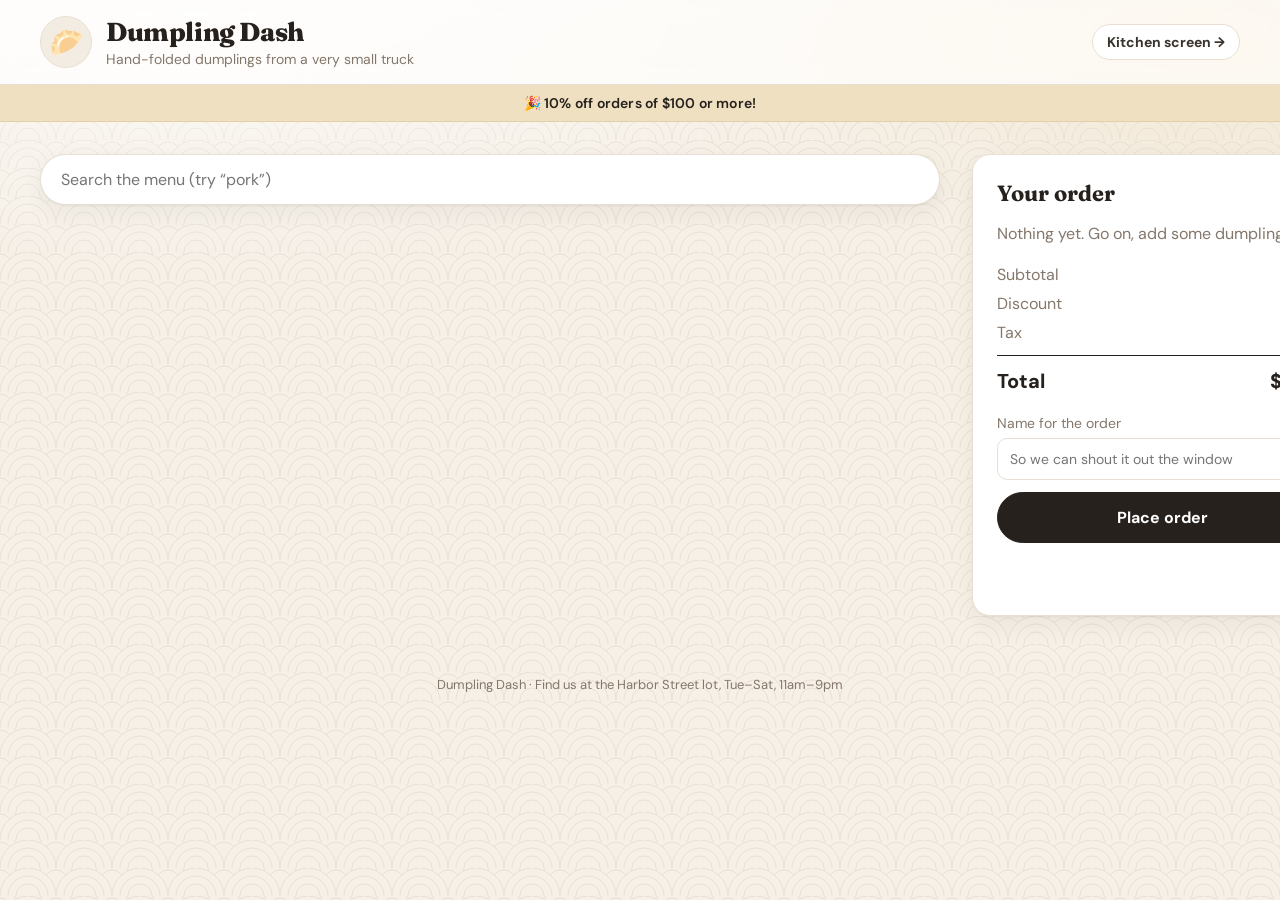
==== public/index.html @ 12bd1882 "first version of the ordering site Co-Authored-By: Claude Opus 5.5 <noreply@anthropic.com> Claude-Se" ====
<!doctype html>
<html lang="en">
<head>
  <meta charset="utf-8">
  <meta name="viewport" content="width=device-width, initial-scale=1">
  <title>Dumpling Dash · Order online</title>
  <link rel="preconnect" href="https://fonts.googleapis.com">
  <link href="https://fonts.googleapis.com/css2?family=Fraunces:opsz,wght@9..144,600;9..144,800&family=DM+Sans:wght@400;500;700&display=swap" rel="stylesheet">
  <link rel="stylesheet" href="styles.css">
</head>
<body>
  <header class="site-header">
    <div class="brand">
      <span class="logo" aria-hidden="true">🥟</span>
      <div>
        <h1>Dumpling Dash</h1>
        <p class="tagline">Hand-folded dumplings from a very small truck</p>
      </div>
    </div>
    <a href="kitchen.html" class="staff-link">Kitchen screen →</a>
  </header>

  <div class="promo">🎉 10% off orders of $100 or more!</div>

  <main class="layout">
    <section>
      <div class="toolbar">
        <input id="search" type="search" placeholder="Search the menu (try “pork”)" aria-label="Search the menu">
      </div>
      <div id="menu" class="menu-grid"></div>
    </section>

    <aside class="cart">
      <h2>Your order</h2>
      <ul id="cart-lines" class="cart-lines"></ul>
      <p id="cart-empty" class="muted">Nothing yet. Go on, add some dumplings.</p>

      <dl class="totals">
        <div><dt>Subtotal</dt><dd id="subtotal">$0.00</dd></div>
        <div class="discount-row"><dt>Discount</dt><dd id="discount">$0.00</dd></div>
        <div><dt>Tax</dt><dd id="tax">$0.00</dd></div>
        <div class="grand"><dt>Total</dt><dd id="total">$0.00</dd></div>
      </dl>

      <label class="field">
        Name for the order
        <input id="customer" type="text" placeholder="So we can shout it out the window">
      </label>
      <button id="checkout" class="btn primary">Place order</button>
      <p id="error" class="error" role="alert"></p>
    </aside>
  </main>

  <footer class="site-footer">Dumpling Dash · Find us at the Harbor Street lot, Tue–Sat, 11am–9pm</footer>

  <script src="app.js"></script>
</body>
</html>
---- public/styles.css ----
/* Dumpling Dash styles. Designed on my 27" monitor. Looks great. -J */

:root {
  --cream: #f6f0e7;
  --paper: #ffffff;
  --ink: #26211d;
  --ink-soft: #3a332d;
  --muted: #84776b;
  --line: #e8dfd2;
  --wash: #f3ece2;
  --accent: #b5543a;      /* terracotta, used sparingly */
  --gold: #efe0c2;
  --jade: #2f6b57;
  --shadow: 0 1px 2px rgba(38, 33, 29, 0.05), 0 8px 24px rgba(38, 33, 29, 0.06);
  --radius: 18px;
}

* { box-sizing: border-box; }

body {
  margin: 0;
  font-family: "DM Sans", system-ui, sans-serif;
  color: var(--ink);
  background-color: var(--cream);
  /* Wallpaper: a faint wave pattern under a soft warm glow */
  background-image:
    radial-gradient(1200px 600px at 15% -10%, rgba(255, 255, 255, 0.85), transparent 60%),
    radial-gradient(900px 500px at 100% 0%, rgba(239, 224, 194, 0.55), transparent 60%),
    url("data:image/svg+xml,%3Csvg xmlns='http://www.w3.org/2000/svg' width='56' height='28' viewBox='0 0 56 28'%3E%3Cg fill='%23f6f0e7' stroke='%23a08a76' stroke-opacity='.16' stroke-width='1'%3E%3Cpath d='M-28 14a28 28 0 0 1 56 0M28 14a28 28 0 0 1 56 0'/%3E%3Cpath fill='none' d='M-20 14a20 20 0 0 1 40 0M-12 14a12 12 0 0 1 24 0M36 14a20 20 0 0 1 40 0M44 14a12 12 0 0 1 24 0'/%3E%3Cpath d='M0 28a28 28 0 0 1 56 0'/%3E%3Cpath fill='none' d='M8 28a20 20 0 0 1 40 0M16 28a12 12 0 0 1 24 0'/%3E%3C/g%3E%3C/svg%3E");
  background-attachment: fixed, fixed, fixed;
  -webkit-font-smoothing: antialiased;
}

h1, h2, h3 { font-family: "Fraunces", Georgia, serif; margin: 0; }

/* Header: light glass bar instead of the red slab */
.site-header {
  display: flex;
  justify-content: space-between;
  align-items: center;
  padding: 16px 40px;
  background: rgba(255, 255, 255, 0.72);
  backdrop-filter: saturate(140%) blur(10px);
  -webkit-backdrop-filter: saturate(140%) blur(10px);
  border-bottom: 1px solid var(--line);
  color: var(--ink);
}
.brand { display: flex; align-items: center; gap: 14px; }
.logo {
  font-size: 28px;
  background: var(--wash);
  border: 1px solid var(--line);
  border-radius: 50%;
  width: 52px; height: 52px;
  display: grid; place-items: center;
}
.site-header h1 { font-size: 26px; font-weight: 800; letter-spacing: -0.4px; color: var(--ink); }
.tagline { margin: 2px 0 0; color: var(--muted); font-size: 14px; }
.staff-link {
  color: var(--ink-soft);
  font-weight: 700;
  font-size: 14px;
  text-decoration: none;
  padding: 8px 14px;
  border: 1px solid var(--line);
  border-radius: 999px;
  background: var(--paper);
  transition: border-color 0.15s ease, background 0.15s ease;
}
.staff-link:hover { border-color: var(--ink); }

.promo {
  background: var(--gold);
  color: var(--ink);
  text-align: center;
  font-weight: 600;
  font-size: 14px;
  letter-spacing: 0.2px;
  padding: 9px;
  border-bottom: 1px solid #e3d0a8;
}
.promo.tuesday { background: var(--jade); color: #fff; border-bottom-color: #24584a; }

/* Menu on the left, cart on the right */
.layout {
  display: grid;
  grid-template-columns: 900px 380px;
  gap: 32px;
  padding: 32px 40px;
}

.toolbar input {
  width: 100%;
  padding: 14px 20px;
  font: inherit;
  border: 1px solid var(--line);
  border-radius: 999px;
  background: var(--paper);
  box-shadow: var(--shadow);
  margin-bottom: 24px;
  transition: border-color 0.15s ease, box-shadow 0.15s ease;
}
.toolbar input:focus { outline: none; border-color: var(--ink-soft); box-shadow: 0 0 0 4px rgba(38, 33, 29, 0.08); }

.menu-grid {
  display: grid;
  grid-template-columns: repeat(3, 280px);
  gap: 20px;
}

.card {
  background: var(--paper);
  border-radius: var(--radius);
  overflow: hidden;
  border: 1px solid var(--line);
  box-shadow: var(--shadow);
  display: flex;
  flex-direction: column;
  transition: transform 0.18s ease, box-shadow 0.18s ease;
}
.card:hover { transform: translateY(-3px); box-shadow: 0 2px 4px rgba(38, 33, 29, 0.05), 0 16px 32px rgba(38, 33, 29, 0.10); }
.card-art { height: 120px; display: grid; place-items: center; font-size: 56px; }
.card-body { padding: 16px 18px 18px; display: flex; flex-direction: column; gap: 8px; flex: 1; }
.card-body h3 { font-size: 18px; font-weight: 600; }
.card-body p { margin: 0; color: var(--muted); font-size: 14px; line-height: 1.45; }
.tags { display: flex; flex-wrap: wrap; gap: 6px; }
.tag {
  font-size: 11px;
  text-transform: uppercase;
  letter-spacing: 0.6px;
  background: var(--wash);
  border-radius: 999px;
  padding: 3px 9px;
  color: var(--muted);
}
.card-foot { margin-top: auto; padding-top: 6px; display: flex; align-items: center; justify-content: space-between; gap: 8px; }
.price { font-weight: 700; font-size: 18px; }

/* Sold out items: greyed out with a badge */
.card.sold-out { opacity: 0.55; }
.card.sold-out .card-art { filter: grayscale(1); }
.badge {
  background: var(--ink);
  color: #fff;
  font-size: 11px;
  font-weight: 700;
  letter-spacing: 0.4px;
  text-transform: uppercase;
  border-radius: 6px;
  padding: 4px 8px;
}

/* Buttons: neutral ink and outline instead of red */
.btn {
  display: inline-block;
  border: 1px solid var(--line);
  border-radius: 999px;
  padding: 9px 18px;
  font: inherit;
  font-weight: 700;
  cursor: pointer;
  background: var(--paper);
  color: var(--ink);
  text-decoration: none;
  transition: background 0.15s ease, color 0.15s ease, border-color 0.15s ease, transform 0.1s ease;
}
.btn:hover { border-color: var(--ink); }
.btn:active { transform: translateY(1px); }
.btn.add { background: var(--paper); color: var(--ink); border-color: var(--ink); }
.btn.add:hover { background: var(--ink); color: #fff; }
.btn:disabled,
.btn.add:disabled { background: var(--wash); color: #b0a69c; border-color: var(--line); cursor: not-allowed; transform: none; }
.btn.primary { width: 100%; background: var(--ink); color: #fff; border-color: var(--ink); padding: 14px; font-size: 16px; }
.btn.primary:hover { background: #000; border-color: #000; }

.cart {
  background: var(--paper);
  border-radius: var(--radius);
  border: 1px solid var(--line);
  box-shadow: var(--shadow);
  padding: 24px;
  align-self: start;
  position: sticky;
  top: 20px;
}
.cart h2 { font-size: 22px; margin-bottom: 16px; }
.cart-lines { list-style: none; margin: 0; padding: 0; }
.cart-lines li {
  display: grid;
  grid-template-columns: 1fr 56px 70px 24px;
  align-items: center;
  gap: 8px;
  padding: 10px 0;
  border-bottom: 1px solid var(--wash);
  font-size: 14px;
}
.qty { width: 56px; padding: 6px; font: inherit; border: 1px solid var(--line); border-radius: 8px; background: var(--paper); }
.qty:focus { outline: none; border-color: var(--ink-soft); }
.line-price { text-align: right; font-weight: 700; }
.remove { border: 0; background: none; font-size: 18px; color: var(--muted); cursor: pointer; border-radius: 50%; }
.remove:hover { color: var(--ink); }

.totals { margin: 16px 0; }
.totals div { display: flex; justify-content: space-between; padding: 4px 0; }
.totals dt { color: var(--muted); }
.totals dd { margin: 0; font-weight: 500; }
.totals .discount-row dd { color: var(--jade); }
.totals .grand { border-top: 1px solid var(--ink); margin-top: 8px; padding-top: 12px; font-size: 20px; }
.totals .grand dt, .totals .grand dd { color: var(--ink); font-weight: 800; }

.field { display: block; font-size: 14px; color: var(--muted); margin-bottom: 12px; }
.field input {
  display: block;
  width: 100%;
  margin-top: 6px;
  padding: 11px 12px;
  font: inherit;
  color: var(--ink);
  border: 1px solid var(--line);
  border-radius: 10px;
  background: var(--paper);
}
.field input:focus { outline: none; border-color: var(--ink-soft); box-shadow: 0 0 0 4px rgba(38, 33, 29, 0.08); }

.muted { color: var(--muted); }
.error { color: var(--accent); font-weight: 700; min-height: 1em; }

.site-footer { text-align: center; color: var(--muted); font-size: 13px; padding: 28px 24px 36px; }

/* Confirmation page */
.receipt-wrap { max-width: 520px; margin: 40px auto; padding: 0 20px; }
.receipt {
  background: var(--paper);
  border-radius: var(--radius);
  border: 1px solid var(--line);
  box-shadow: var(--shadow);
  padding: 28px;
  margin-bottom: 20px;
}
.receipt h2 { font-size: 28px; margin: 6px 0 10px; }
.eyebrow { text-transform: uppercase; letter-spacing: 1.2px; font-size: 12px; font-weight: 700; color: var(--accent); margin: 0; }
.receipt-lines { padding-left: 18px; }

/* Kitchen screen */
.kitchen main { padding: 24px 40px; }
.tickets { display: grid; grid-template-columns: repeat(auto-fill, minmax(240px, 1fr)); gap: 16px; }
.ticket {
  background: #fffaf0;
  border: 1px solid #eadfc6;
  border-top: 4px solid var(--ink);
  border-radius: 10px;
  padding: 14px 16px;
  box-shadow: var(--shadow);
}
.ticket header { display: flex; justify-content: space-between; font-size: 13px; color: var(--muted); }
.ticket-name { font-family: "Fraunces", Georgia, serif; font-size: 20px; margin: 6px 0; }
.ticket ul { margin: 0; padding-left: 18px; }
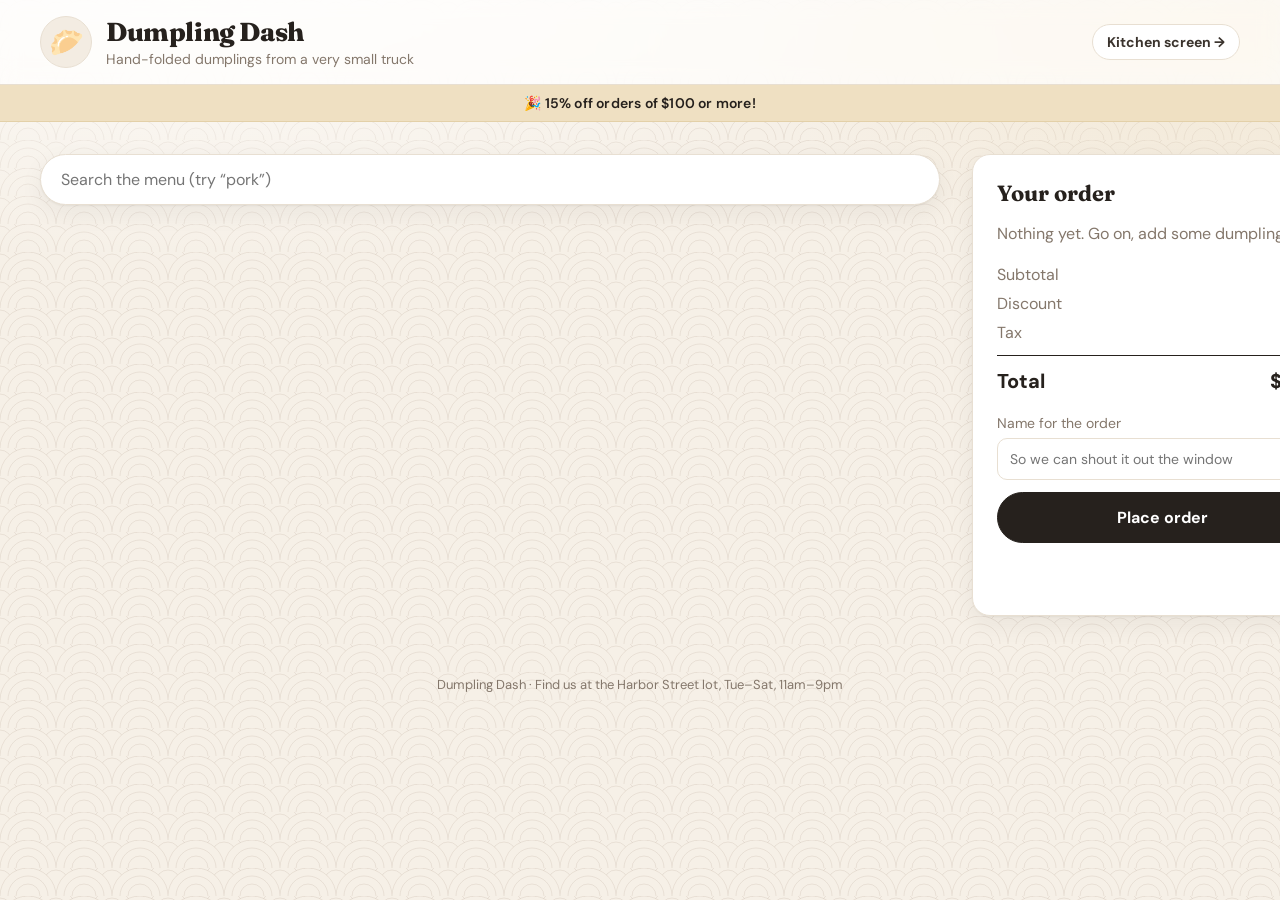
==== commit e669d5c7: "15% per lin's new flyer Co-Authored-By: Claude Opus 5.5 <noreply@anthropic.com> Claude-Session: http" ====
--- a/public/index.html
+++ b/public/index.html
@@ -20,7 +20,8 @@
     <a href="kitchen.html" class="staff-link">Kitchen screen →</a>
   </header>
 
-  <div class="promo">🎉 10% off orders of $100 or more!</div>
+  <div class="promo">🎉 15% off orders of $100 or more!</div>
+  <div id="tuesday" class="promo tuesday" hidden>🥟 It's Dumpling Tuesday: $2 off every potsticker!</div>
 
   <main class="layout">
     <section>
